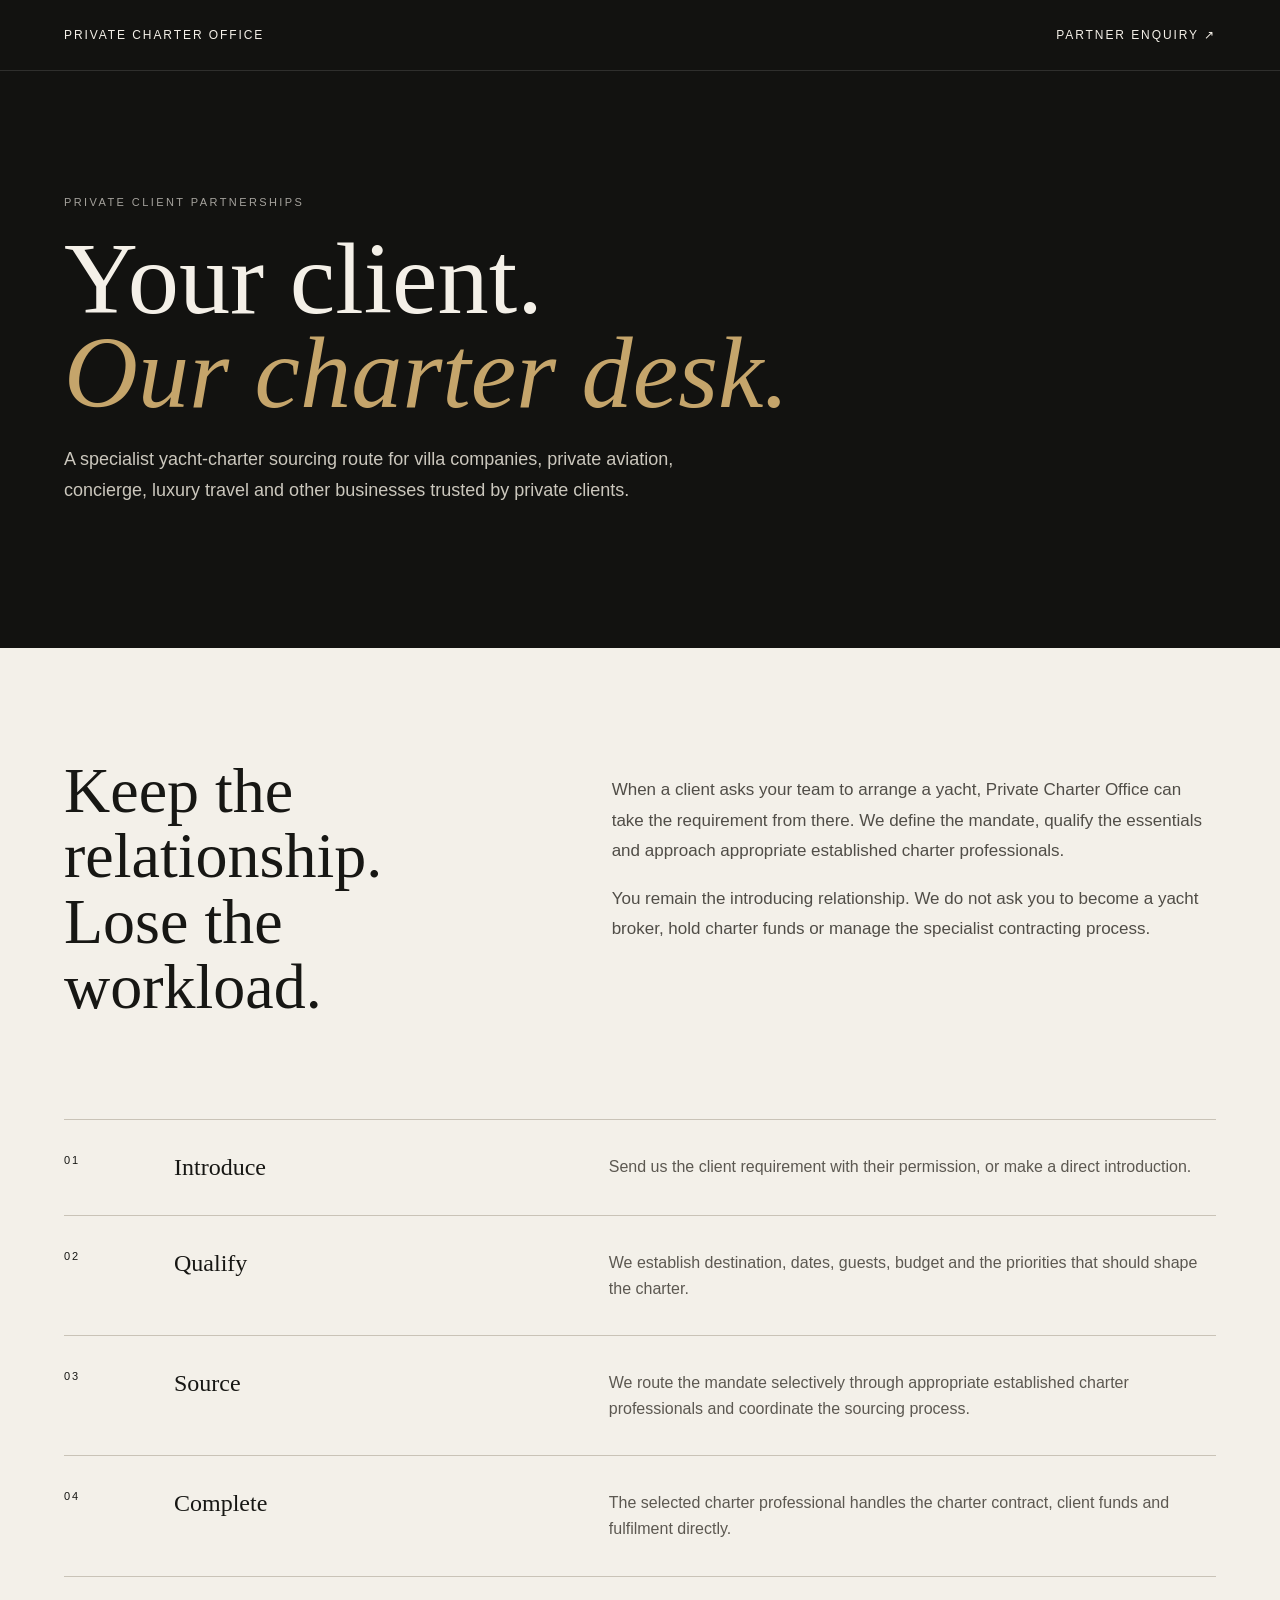
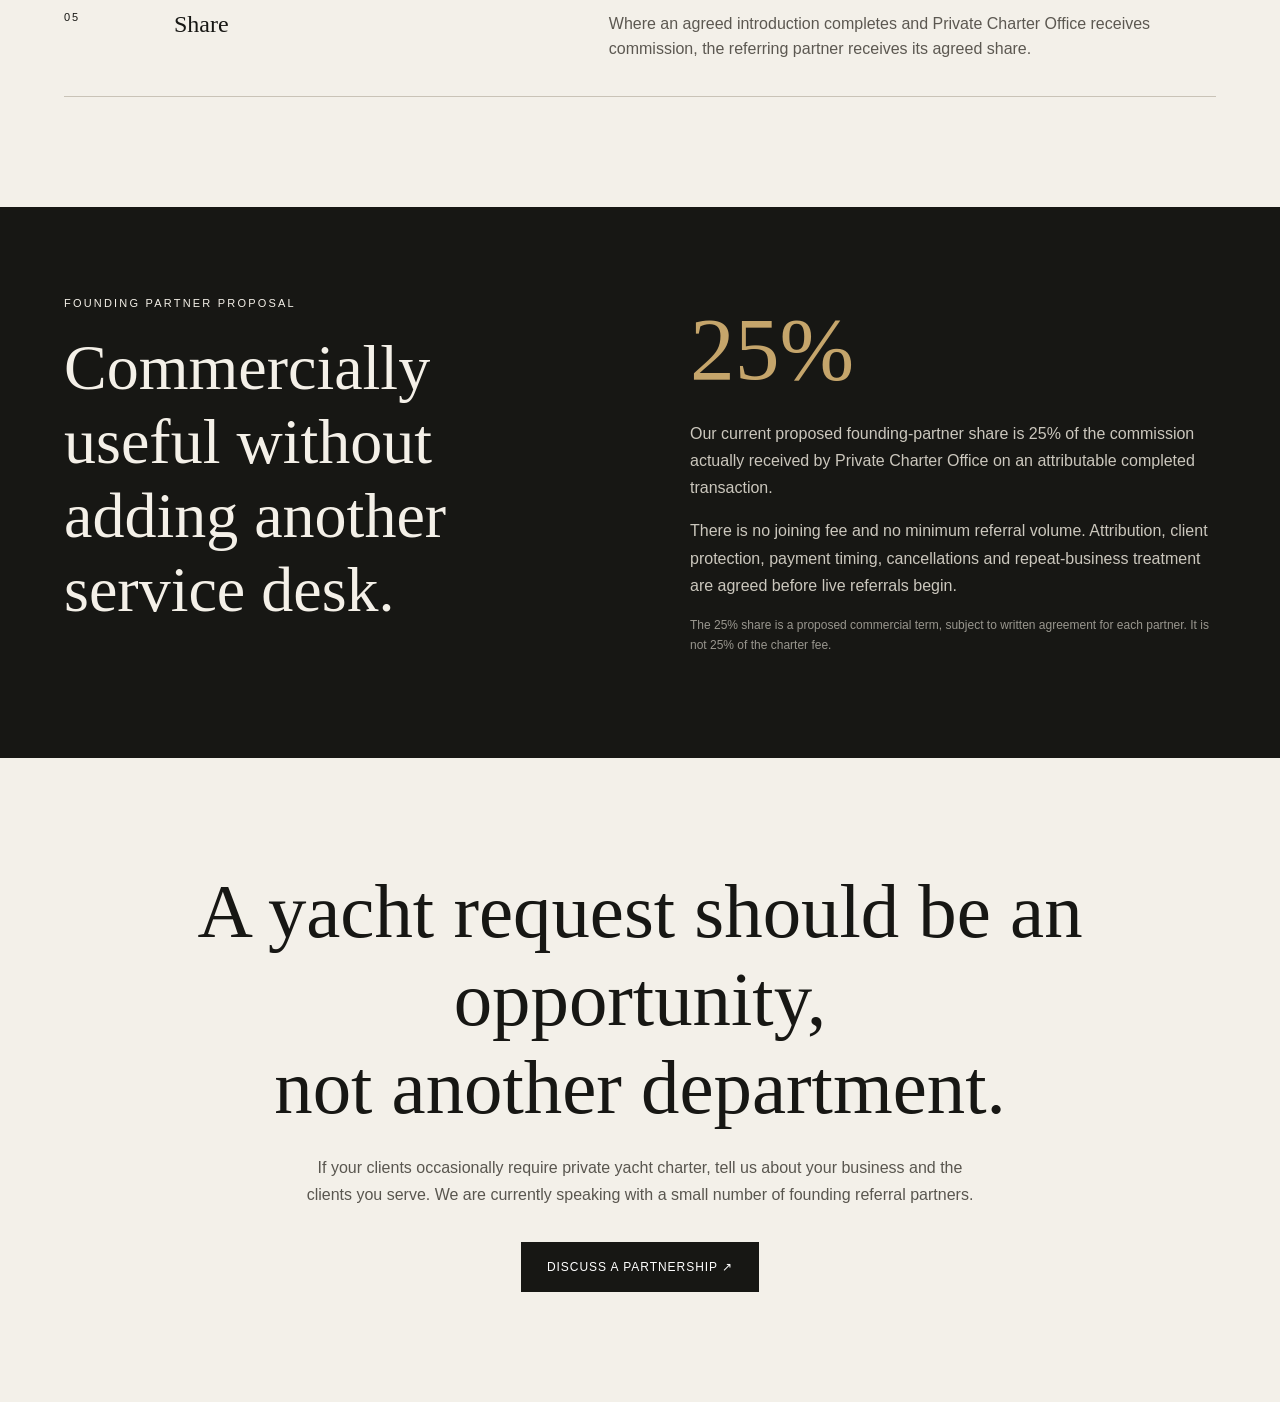
==== partners.html @ c60f0e79 "Add private client referral partner page" ====
<!doctype html><html lang="en"><head><meta charset="utf-8"><meta name="viewport" content="width=device-width,initial-scale=1"><title>Private Client Partners — Private Charter Office</title><meta name="description" content="A discreet yacht charter referral relationship for villa, concierge, aviation, travel and private-client businesses."><link rel="stylesheet" href="./styles.css"><style>body{background:#f3f0e9;color:#171714}.partnerHero{min-height:72vh;background:#121210;color:#f4f0e8;display:flex;flex-direction:column}.partnerNav{display:flex;justify-content:space-between;align-items:center;padding:28px 5vw;border-bottom:1px solid rgba(255,255,255,.12);font-size:12px;letter-spacing:.16em}.partnerNav a{color:inherit;text-decoration:none}.partnerHeroInner{width:min(1180px,90vw);margin:auto;padding:90px 0}.partnerHero .ey{font-size:11px;letter-spacing:.22em;opacity:.65}.partnerHero h1{font-family:Georgia,serif;font-weight:400;font-size:clamp(52px,8vw,112px);line-height:.92;max-width:1000px;margin:24px 0}.partnerHero h1 em{font-weight:400;color:#c5a56b}.partnerHero p{max-width:660px;font-size:18px;line-height:1.7;color:#cbc7bd}.partnerMain{width:min(1180px,90vw);margin:auto;padding:110px 0}.partnerGrid{display:grid;grid-template-columns:1fr 1.35fr;gap:100px;padding-bottom:100px}.partnerGrid h2{font-family:Georgia,serif;font-weight:400;font-size:clamp(38px,5vw,66px);line-height:1.02;margin:0}.partnerGrid p{font-size:17px;line-height:1.8;color:#504d47}.steps{border-top:1px solid #c9c3b7}.step{display:grid;grid-template-columns:80px 1fr 1.5fr;gap:30px;padding:34px 0;border-bottom:1px solid #c9c3b7}.step span{font-size:11px;letter-spacing:.18em}.step h3{margin:0;font:400 24px Georgia,serif}.step p{margin:0;color:#5c5851;line-height:1.6}.terms{background:#171714;color:#f4f0e8;padding:90px 5vw}.termsIn{width:min(1180px,100%);margin:auto;display:grid;grid-template-columns:1fr 1fr;gap:100px}.terms h2{font:400 clamp(38px,5vw,64px) Georgia,serif;margin:0}.terms strong{display:block;font:400 clamp(52px,7vw,90px) Georgia,serif;color:#c5a56b;margin-bottom:20px}.terms p{color:#cbc7bd;line-height:1.7}.partnerCta{padding:110px 5vw;text-align:center}.partnerCta h2{font:400 clamp(42px,6vw,78px) Georgia,serif;margin:0 0 22px}.partnerCta p{max-width:680px;margin:0 auto 34px;color:#59564f;line-height:1.7}.partnerCta a{display:inline-block;background:#171714;color:white;padding:18px 26px;text-decoration:none;letter-spacing:.08em;font-size:12px}.small{font-size:12px!important;opacity:.72}@media(max-width:760px){.partnerGrid,.termsIn{grid-template-columns:1fr;gap:45px}.step{grid-template-columns:45px 1fr}.step p{grid-column:2}.partnerHeroInner{padding:70px 0}}</style></head><body><section class="partnerHero"><div class="partnerNav"><a href="./index.html">PRIVATE CHARTER OFFICE</a><a href="mailto:privatecharteroffice@gmail.com?subject=Private%20client%20partner%20enquiry">PARTNER ENQUIRY ↗</a></div><div class="partnerHeroInner"><div class="ey">PRIVATE CLIENT PARTNERSHIPS</div><h1>Your client.<br><em>Our charter desk.</em></h1><p>A specialist yacht-charter sourcing route for villa companies, private aviation, concierge, luxury travel and other businesses trusted by private clients.</p></div></section><main class="partnerMain"><section class="partnerGrid"><h2>Keep the relationship.<br>Lose the workload.</h2><div><p>When a client asks your team to arrange a yacht, Private Charter Office can take the requirement from there. We define the mandate, qualify the essentials and approach appropriate established charter professionals.</p><p>You remain the introducing relationship. We do not ask you to become a yacht broker, hold charter funds or manage the specialist contracting process.</p></div></section><section class="steps"><div class="step"><span>01</span><h3>Introduce</h3><p>Send us the client requirement with their permission, or make a direct introduction.</p></div><div class="step"><span>02</span><h3>Qualify</h3><p>We establish destination, dates, guests, budget and the priorities that should shape the charter.</p></div><div class="step"><span>03</span><h3>Source</h3><p>We route the mandate selectively through appropriate established charter professionals and coordinate the sourcing process.</p></div><div class="step"><span>04</span><h3>Complete</h3><p>The selected charter professional handles the charter contract, client funds and fulfilment directly.</p></div><div class="step"><span>05</span><h3>Share</h3><p>Where an agreed introduction completes and Private Charter Office receives commission, the referring partner receives its agreed share.</p></div></section></main><section class="terms"><div class="termsIn"><div><div style="font-size:11px;letter-spacing:.2em;margin-bottom:22px">FOUNDING PARTNER PROPOSAL</div><h2>Commercially useful without adding another service desk.</h2></div><div><strong>25%</strong><p>Our current proposed founding-partner share is 25% of the commission actually received by Private Charter Office on an attributable completed transaction.</p><p>There is no joining fee and no minimum referral volume. Attribution, client protection, payment timing, cancellations and repeat-business treatment are agreed before live referrals begin.</p><p class="small">The 25% share is a proposed commercial term, subject to written agreement for each partner. It is not 25% of the charter fee.</p></div></div></section><section class="partnerCta"><h2>A yacht request should be an opportunity,<br>not another department.</h2><p>If your clients occasionally require private yacht charter, tell us about your business and the clients you serve. We are currently speaking with a small number of founding referral partners.</p><a href="mailto:privatecharteroffice@gmail.com?subject=Private%20client%20partner%20enquiry">DISCUSS A PARTNERSHIP ↗</a></section></body></html>
---- styles.css ----
:root {
  --ink: #0b100f;
  --paper: #f7f4ed;
  --line: #d8d1c3;
  --gold: #c6a670;
  --gold2: #e0c28c;
  --scroll: 0px;
}
* {
  box-sizing: border-box;
}
html {
  scroll-behavior: smooth;
}
body {
  margin: 0;
  background: var(--paper);
  color: var(--ink);
  font-family: Arial, Helvetica, sans-serif;
  overflow-x: hidden;
}
.shell {
  width: min(1280px, calc(100% - 72px));
  margin: auto;
}
a {
  color: inherit;
}
.hero {
  height: 100svh;
  min-height: 760px;
  position: relative;
  color: #fff;
  overflow: hidden;
  background: #08100f;
}
.heroMedia {
  position: absolute;
  inset: -5%;
  background: url("./assets/hero-yacht.jpg") center/cover no-repeat;
  transform: scale(1.09) translateY(calc(var(--scroll) * 0.035));
  animation: heroZoom 18s ease-out forwards;
  will-change: transform;
}
.shade {
  position: absolute;
  inset: 0;
  background:
    linear-gradient(
      90deg,
      rgba(4, 9, 10, 0.82),
      rgba(4, 9, 10, 0.22) 58%,
      rgba(4, 9, 10, 0.42)
    ),
    linear-gradient(
      0deg,
      rgba(4, 8, 9, 0.72),
      transparent 44%,
      rgba(4, 8, 9, 0.2)
    );
}
.grain {
  position: absolute;
  inset: 0;
  opacity: 0.08;
  pointer-events: none;
  background-image: url("data:image/svg+xml,%3Csvg viewBox='0 0 180 180' xmlns='http://www.w3.org/2000/svg'%3E%3Cfilter id='n'%3E%3CfeTurbulence type='fractalNoise' baseFrequency='.85' numOctaves='3' stitchTiles='stitch'/%3E%3C/filter%3E%3Crect width='100%25' height='100%25' filter='url(%23n)' opacity='.55'/%3E%3C/svg%3E");
}
.nav {
  position: relative;
  z-index: 5;
  display: flex;
  justify-content: space-between;
  align-items: center;
  padding-top: 26px;
}
.brand {
  display: flex;
  align-items: center;
  gap: 15px;
  color: #fff;
  text-decoration: none;
}
.brand i {
  font:
    italic 40px/1 Georgia,
    serif;
  color: var(--gold2);
  transform: scaleX(0.7);
}
.wordmark {
  font:
    17px Georgia,
    serif;
  letter-spacing: 0.35em;
}
.wordmark small {
  display: block;
  font:
    7px Arial,
    sans-serif;
  letter-spacing: 0.39em;
  margin-top: 7px;
  opacity: 0.7;
}
.navlinks {
  display: flex;
  gap: 38px;
}
.navlinks a {
  color: #fff;
  text-decoration: none;
  font-size: 10px;
  letter-spacing: 0.18em;
  text-transform: uppercase;
  position: relative;
}
.navlinks a:after {
  content: "";
  position: absolute;
  left: 0;
  bottom: -7px;
  width: 0;
  height: 1px;
  background: var(--gold2);
  transition: 0.5s;
}
.navlinks a:hover:after {
  width: 100%;
}
.menuBtn {
  display: none;
  background: transparent;
  border: 0;
  width: 34px;
}
.menuBtn b {
  display: block;
  height: 1px;
  background: #fff;
  margin: 7px 0;
}
.mobileMenu {
  display: none;
  position: fixed;
  z-index: 10;
  top: 76px;
  left: 18px;
  right: 18px;
  background: #0a100fee;
  border: 1px solid #ffffff25;
  backdrop-filter: blur(18px);
  padding: 24px;
}
.mobileMenu a {
  display: block;
  padding: 16px 5px;
  border-bottom: 1px solid #ffffff1c;
  color: #fff;
  text-decoration: none;
  letter-spacing: 0.16em;
  text-transform: uppercase;
  font-size: 10px;
}
.heroCopy {
  position: relative;
  z-index: 2;
  padding-top: 21vh;
}
.eyebrow,
.kicker {
  font-size: 9px;
  letter-spacing: 0.31em;
  text-transform: uppercase;
}
.eyebrow {
  color: #dfcfb0;
}
.kicker {
  color: #967c51;
}
.hero h1 {
  font:
    400 clamp(72px, 8vw, 126px) / 0.86 Georgia,
    serif;
  letter-spacing: -0.055em;
  margin: 26px 0 34px;
}
.hero h1 em {
  font-weight: 400;
  color: #f3e4c9;
}
.lead {
  max-width: 640px;
  font:
    18px/1.75 Georgia,
    serif;
  color: #eee9df;
}
.heroActions {
  display: flex;
  align-items: center;
  gap: 35px;
  margin-top: 34px;
}
.primary {
  display: inline-flex;
  align-items: center;
  justify-content: space-between;
  gap: 55px;
  padding: 18px 22px;
  border: 1px solid #ffffff80;
  color: #fff;
  text-decoration: none;
  font-size: 10px;
  text-transform: uppercase;
  letter-spacing: 0.19em;
  background: #ffffff08;
  cursor: pointer;
  transition: 0.5s cubic-bezier(0.2, 0.8, 0.2, 1);
}
.primary:hover {
  transform: translateY(-2px);
  background: #fff;
  color: #111;
}
.gold {
  background: linear-gradient(100deg, #b89861, #dfbf86);
  border-color: transparent;
  color: #0a0e0d;
  box-shadow: 0 12px 40px #0004;
}
.textLink {
  color: #fff;
  text-decoration: none;
  font-size: 10px;
  text-transform: uppercase;
  letter-spacing: 0.17em;
  border-bottom: 1px solid #ffffff54;
  padding: 12px 0;
}
.textLink span {
  margin-left: 20px;
}
.heroRail {
  position: absolute;
  z-index: 2;
  right: 28px;
  top: 47%;
  display: flex;
  gap: 24px;
  transform: rotate(90deg) translateY(-50%);
  transform-origin: right top;
  font-size: 8px;
  letter-spacing: 0.32em;
  color: #ddd5c5;
}
.heroRail span + span:before {
  content: "·";
  margin-right: 24px;
}
.scrollCue {
  position: absolute;
  z-index: 2;
  bottom: 27px;
  left: 50%;
  transform: translateX(-50%);
  display: flex;
  align-items: center;
  gap: 12px;
  font-size: 8px;
  letter-spacing: 0.28em;
}
.scrollCue i {
  width: 44px;
  height: 1px;
  background: #fff8;
  position: relative;
  overflow: hidden;
}
.scrollCue i:after {
  content: "";
  position: absolute;
  inset: 0;
  background: #fff;
  animation: scan 2s infinite;
}
.heroIn {
  opacity: 0;
  transform: translateY(22px);
  animation: heroIn 1.1s cubic-bezier(0.16, 0.8, 0.2, 1) forwards;
}
.d1 {
  animation-delay: 0.18s;
}
.d2 {
  animation-delay: 0.32s;
}
.d3 {
  animation-delay: 0.52s;
}
.d4 {
  animation-delay: 0.72s;
}
.statement {
  padding: 145px 0 135px;
}
.statementGrid {
  display: grid;
  grid-template-columns: 1.15fr 0.85fr;
  gap: 160px;
  margin-top: 30px;
}
.statement h2,
.processHead h2,
.destHead h2,
.brief h2,
.closing h2 {
  font:
    400 clamp(50px, 5vw, 78px) / 0.98 Georgia,
    serif;
  letter-spacing: -0.045em;
  margin: 0;
}
.statementGrid > div {
  padding-top: 20px;
}
.statementGrid p {
  font:
    20px/1.7 Georgia,
    serif;
  color: #4a514d;
  margin: 0 0 22px;
}
.lineLink {
  display: inline-flex;
  gap: 50px;
  margin-top: 16px;
  text-decoration: none;
  text-transform: uppercase;
  font-size: 9px;
  letter-spacing: 0.18em;
  border-bottom: 1px solid #9f927e;
  padding-bottom: 9px;
}
.editorial {
  display: grid;
  grid-template-columns: 1.25fr 0.75fr;
  min-height: 780px;
  background: #101715;
  color: #f4eee2;
}
.editorialImage {
  overflow: hidden;
}
.editorialImageInner {
  height: 100%;
  min-height: 780px;
  background: url("./assets/editorial-yacht.jpg") 62% center/cover no-repeat;
  transform: scale(1.08);
  transition: 1.8s ease;
}
.editorial.is-visible .editorialImageInner {
  transform: scale(1);
}
.editorialCopy {
  display: flex;
  flex-direction: column;
  justify-content: center;
  padding: 80px clamp(45px, 7vw, 110px);
}
.light {
  color: #c5a978;
}
.editorialCopy h2 {
  font:
    400 clamp(48px, 4vw, 67px) / 1.02 Georgia,
    serif;
  letter-spacing: -0.04em;
  margin: 25px 0 35px;
}
.editorialCopy > p:not(.kicker) {
  font:
    17px/1.8 Georgia,
    serif;
  color: #c8cbc4;
}
.signature {
  margin-top: 70px;
  font:
    13px Georgia,
    serif;
  letter-spacing: 0.25em;
}
.signature span {
  display: block;
  font:
    7px Arial,
    sans-serif;
  letter-spacing: 0.34em;
  margin-top: 8px;
  color: #9a9f99;
}
.processWrap {
  padding: 135px 0 130px;
}
.processHead {
  display: grid;
  grid-template-columns: 0.75fr 1.25fr;
  gap: 100px;
  margin-bottom: 75px;
}
.process {
  border-top: 1px solid var(--line);
  display: grid;
  grid-template-columns: repeat(4, 1fr);
}
.process article {
  position: relative;
  padding: 30px 30px 40px 0;
  border-right: 1px solid var(--line);
  min-height: 300px;
  transition: 0.5s;
}
.process article + article {
  padding-left: 30px;
}
.process article:hover {
  background: #f0ece3;
}
.process article > span {
  font-size: 9px;
  letter-spacing: 0.18em;
  color: #998761;
}
.process h3 {
  font:
    400 26px/1.1 Georgia,
    serif;
  margin: 85px 0 15px;
}
.process p {
  font-size: 13px;
  line-height: 1.7;
  color: #646b67;
  max-width: 240px;
}
.process i {
  position: absolute;
  right: 22px;
  bottom: 24px;
  font-style: normal;
  color: #998761;
  opacity: 0;
  transition: 0.4s;
}
.process article:hover i {
  opacity: 1;
  transform: translate(3px, -3px);
}
.ticker {
  overflow: hidden;
  background: #0b100f;
  color: #c2a370;
  border-top: 1px solid #ffffff10;
  border-bottom: 1px solid #ffffff10;
  white-space: nowrap;
  padding: 21px 0;
  font:
    9px Arial,
    sans-serif;
  letter-spacing: 0.33em;
}
.ticker div {
  display: inline-block;
  animation: ticker 30s linear infinite;
}
.destinations {
  padding: 140px 0;
}
.destHead {
  display: grid;
  grid-template-columns: 1fr 0.7fr;
  gap: 120px;
  align-items: end;
  margin-bottom: 60px;
}
.destHead > p {
  font:
    18px/1.7 Georgia,
    serif;
  color: #565d59;
}
.destinationGrid {
  display: grid;
  grid-template-columns: 1.15fr 0.85fr 0.85fr;
  gap: 18px;
  height: 650px;
}
.destinationCard {
  position: relative;
  overflow: hidden;
  color: #fff;
  text-decoration: none;
  padding: 25px;
  display: flex;
  flex-direction: column;
  justify-content: space-between;
  background-size: auto 125%;
  transition: 0.8s cubic-bezier(0.2, 0.8, 0.2, 1);
}
.destinationCard.one {
  background-image: url("./assets/french-riviera.jpg");
  background-position: 62% center;
}
.destinationCard.two {
  background-image: url("./assets/balearics.jpg");
  background-position: 52% center;
}
.destinationCard.three {
  background-image: url("./assets/greek-islands.jpg");
  background-position: 48% center;
}
.destinationCard:hover {
  background-size: auto 135%;
  transform: translateY(-6px);
}
.destShade {
  position: absolute;
  inset: 0;
  background: linear-gradient(0deg, #06100dcc, transparent 70%);
}
.destinationCard > *:not(.destShade) {
  position: relative;
  z-index: 1;
}
.destinationCard > span {
  font-size: 9px;
  letter-spacing: 0.18em;
}
.destinationCard h3 {
  font:
    400 39px/1 Georgia,
    serif;
  margin: 0 0 9px;
}
.destinationCard p {
  font:
    13px Georgia,
    serif;
  margin: 0;
  color: #e3ddd1;
}
.destinationCard b {
  font:
    9px Arial,
    sans-serif;
  text-transform: uppercase;
  letter-spacing: 0.18em;
  font-weight: 400;
  align-self: flex-end;
  opacity: 0.8;
}
.manifesto {
  background: #101715;
  color: #f5f0e6;
  padding: 150px 0;
}
.manifestoInner {
  max-width: 1050px;
  text-align: center;
}
.manifesto blockquote {
  margin: 35px auto 32px;
  font:
    400 clamp(44px, 5vw, 76px) / 1.15 Georgia,
    serif;
  letter-spacing: -0.035em;
}
.manifestoNote {
  font:
    14px Georgia,
    serif;
  color: #9da39d;
}
.brief {
  display: grid;
  grid-template-columns: 0.8fr 1.2fr;
  gap: 120px;
  padding: 150px 0;
}
.briefIntro > p:nth-of-type(2) {
  font:
    19px/1.7 Georgia,
    serif;
  color: #505753;
}
.serviceNotes {
  margin-top: 55px;
  border-top: 1px solid var(--line);
}
.serviceNotes span {
  display: block;
  border-bottom: 1px solid var(--line);
  padding: 14px 0;
  font-size: 9px;
  letter-spacing: 0.12em;
  text-transform: uppercase;
  color: #747873;
}
.brief form,
.success {
  border-top: 1px solid var(--line);
}
.formHead {
  display: flex;
  justify-content: space-between;
  padding-top: 13px;
  font-size: 8px;
  letter-spacing: 0.18em;
  color: #888;
}
.grid2 {
  display: grid;
  grid-template-columns: 1fr 1fr;
  gap: 32px;
}
label {
  display: block;
  font-size: 9px;
  text-transform: uppercase;
  letter-spacing: 0.18em;
  margin-top: 30px;
  color: #4f5652;
}
input,
select,
textarea {
  width: 100%;
  border: none;
  border-bottom: 1px solid #b9b3a7;
  background: transparent;
  border-radius: 0;
  padding: 14px 0 13px;
  font:
    17px Georgia,
    serif;
  color: var(--ink);
  outline: none;
}
textarea {
  border: 1px solid #c6c0b4;
  padding: 16px;
  margin-top: 13px;
  resize: vertical;
}
.check {
  display: flex;
  gap: 11px;
  text-transform: none;
  letter-spacing: 0;
  font-size: 11px;
  line-height: 1.55;
}
.check input {
  width: auto;
}
.dark {
  background: #101614;
  border-color: #101614;
}
.micro {
  font-size: 9px;
  color: #747a76;
  line-height: 1.5;
}
.success {
  display: none;
  padding-top: 55px;
}
.success h3 {
  font:
    55px Georgia,
    serif;
  margin: 14px 0;
}
.success p:last-child {
  font:
    19px/1.65 Georgia,
    serif;
  color: #505753;
}
.closing {
  height: 75vh;
  min-height: 620px;
  position: relative;
  overflow: hidden;
  color: #fff;
}
.closingMedia {
  position: absolute;
  inset: -7%;
  background: url("./assets/closing-yacht.jpg") 52% center/cover no-repeat;
  filter: saturate(0.85);
  transform: scale(1.08);
}
.closingShade {
  position: absolute;
  inset: 0;
  background: #06100f78;
}
.closingCopy {
  position: relative;
  z-index: 1;
  height: 100%;
  display: flex;
  flex-direction: column;
  align-items: center;
  justify-content: center;
  text-align: center;
}
.closing h2 {
  font-size: clamp(70px, 8vw, 120px);
  color: #fff;
  margin: 20px 0 10px;
}
.closing .primary {
  margin-top: 30px;
}
footer {
  background: #090e0d;
  color: #d8d5cc;
  padding: 80px 0 28px;
}
.foot {
  display: grid;
  grid-template-columns: 1fr 1.2fr;
  gap: 110px;
}
.footTag {
  margin-top: 40px;
  color: #929993;
  font:
    13px Georgia,
    serif;
}
.footCols {
  display: grid;
  grid-template-columns: 0.55fr 1fr;
  gap: 70px;
}
.footCols > div {
  display: flex;
  flex-direction: column;
  gap: 13px;
}
.footCols span {
  font-size: 8px;
  letter-spacing: 0.2em;
  color: #b99d70;
  margin-bottom: 10px;
}
.footCols a {
  font:
    15px Georgia,
    serif;
  text-decoration: none;
  color: #d7d2c8;
}
.footCols p {
  font:
    11px/1.7 Arial,
    sans-serif;
  color: #909690;
  margin: 0;
}
.inverse {
  color: #f0ebe0;
}
.legal {
  display: flex;
  justify-content: space-between;
  border-top: 1px solid #ffffff16;
  margin-top: 65px;
  padding-top: 22px;
  font-size: 7px;
  letter-spacing: 0.2em;
  color: #777e78;
}
[data-reveal] {
  opacity: 0;
  transform: translateY(28px);
  transition: 1s cubic-bezier(0.16, 0.8, 0.2, 1);
}
[data-reveal].is-visible {
  opacity: 1;
  transform: none;
}
.process article:nth-child(2) {
  transition-delay: 0.08s;
}
.process article:nth-child(3) {
  transition-delay: 0.16s;
}
.process article:nth-child(4) {
  transition-delay: 0.24s;
}
.destinationCard:nth-child(2) {
  transition-delay: 0.1s;
}
.destinationCard:nth-child(3) {
  transition-delay: 0.2s;
}
@keyframes heroZoom {
  to {
    transform: scale(1.02) translateY(calc(var(--scroll) * 0.035));
  }
}
@keyframes heroIn {
  to {
    opacity: 1;
    transform: none;
  }
}
@keyframes scan {
  0% {
    transform: translateX(-100%);
  }
  100% {
    transform: translateX(100%);
  }
}
@keyframes ticker {
  to {
    transform: translateX(-50%);
  }
}
@media (max-width: 900px) {
  .shell {
    width: min(100% - 36px, 1280px);
  }
  .navlinks {
    display: none;
  }
  .menuBtn {
    display: block;
  }
  .heroCopy {
    padding-top: 25vh;
  }
  .hero h1 {
    font-size: clamp(58px, 15vw, 82px);
  }
  .lead {
    font-size: 16px;
  }
  .heroRail {
    display: none;
  }
  .statementGrid,
  .processHead,
  .destHead,
  .brief,
  .foot {
    grid-template-columns: 1fr;
    gap: 42px;
  }
  .statement {
    padding: 100px 0;
  }
  .editorial {
    grid-template-columns: 1fr;
  }
  .editorialImageInner {
    min-height: 540px;
  }
  .editorialCopy {
    padding: 75px 28px;
  }
  .process {
    grid-template-columns: 1fr 1fr;
  }
  .process article:nth-child(2) {
    border-right: none;
  }
  .process article:nth-child(n + 3) {
    border-top: 1px solid var(--line);
  }
  .destinationGrid {
    grid-template-columns: 1fr;
    height: auto;
  }
  .destinationCard {
    height: 480px;
    background-size: cover;
  }
  .destinationCard:hover {
    background-size: cover;
  }
  .footCols {
    grid-template-columns: 1fr 1fr;
  }
}
@media (max-width: 560px) {
  .shell {
    width: min(100% - 28px, 1280px);
  }
  .hero {
    min-height: 720px;
  }
  .brand i {
    font-size: 31px;
  }
  .wordmark {
    font-size: 14px;
  }
  .heroCopy {
    padding-top: 28vh;
  }
  .hero h1 {
    font-size: 56px;
  }
  .heroActions {
    align-items: flex-start;
    flex-direction: column;
    gap: 15px;
  }
  .primary {
    width: 100%;
    max-width: 310px;
  }
  .scrollCue {
    left: 28px;
    transform: none;
  }
  .statement h2,
  .processHead h2,
  .destHead h2,
  .brief h2 {
    font-size: 48px;
  }
  .statementGrid {
    gap: 30px;
  }
  .statementGrid p {
    font-size: 18px;
  }
  .process {
    grid-template-columns: 1fr;
  }
  .process article {
    border-right: none;
    border-top: 1px solid var(--line);
    min-height: 235px;
  }
  .process h3 {
    margin-top: 52px;
  }
  .destinationCard {
    height: 420px;
  }
  .manifesto {
    padding: 105px 0;
  }
  .manifesto blockquote {
    font-size: 42px;
  }
  .grid2 {
    grid-template-columns: 1fr;
  }
  .closing {
    min-height: 520px;
    height: 68vh;
  }
  .closing h2 {
    font-size: 65px;
  }
  .footCols {
    grid-template-columns: 1fr;
  }
  .legal {
    gap: 20px;
  }
  .editorialImageInner {
    min-height: 440px;
  }
}
@media (prefers-reduced-motion: reduce) {
  * {
    scroll-behavior: auto !important;
    animation-duration: 0.001ms !important;
    animation-iteration-count: 1 !important;
    transition-duration: 0.001ms !important;
  }
  .heroMedia {
    transform: none !important;
  }
}
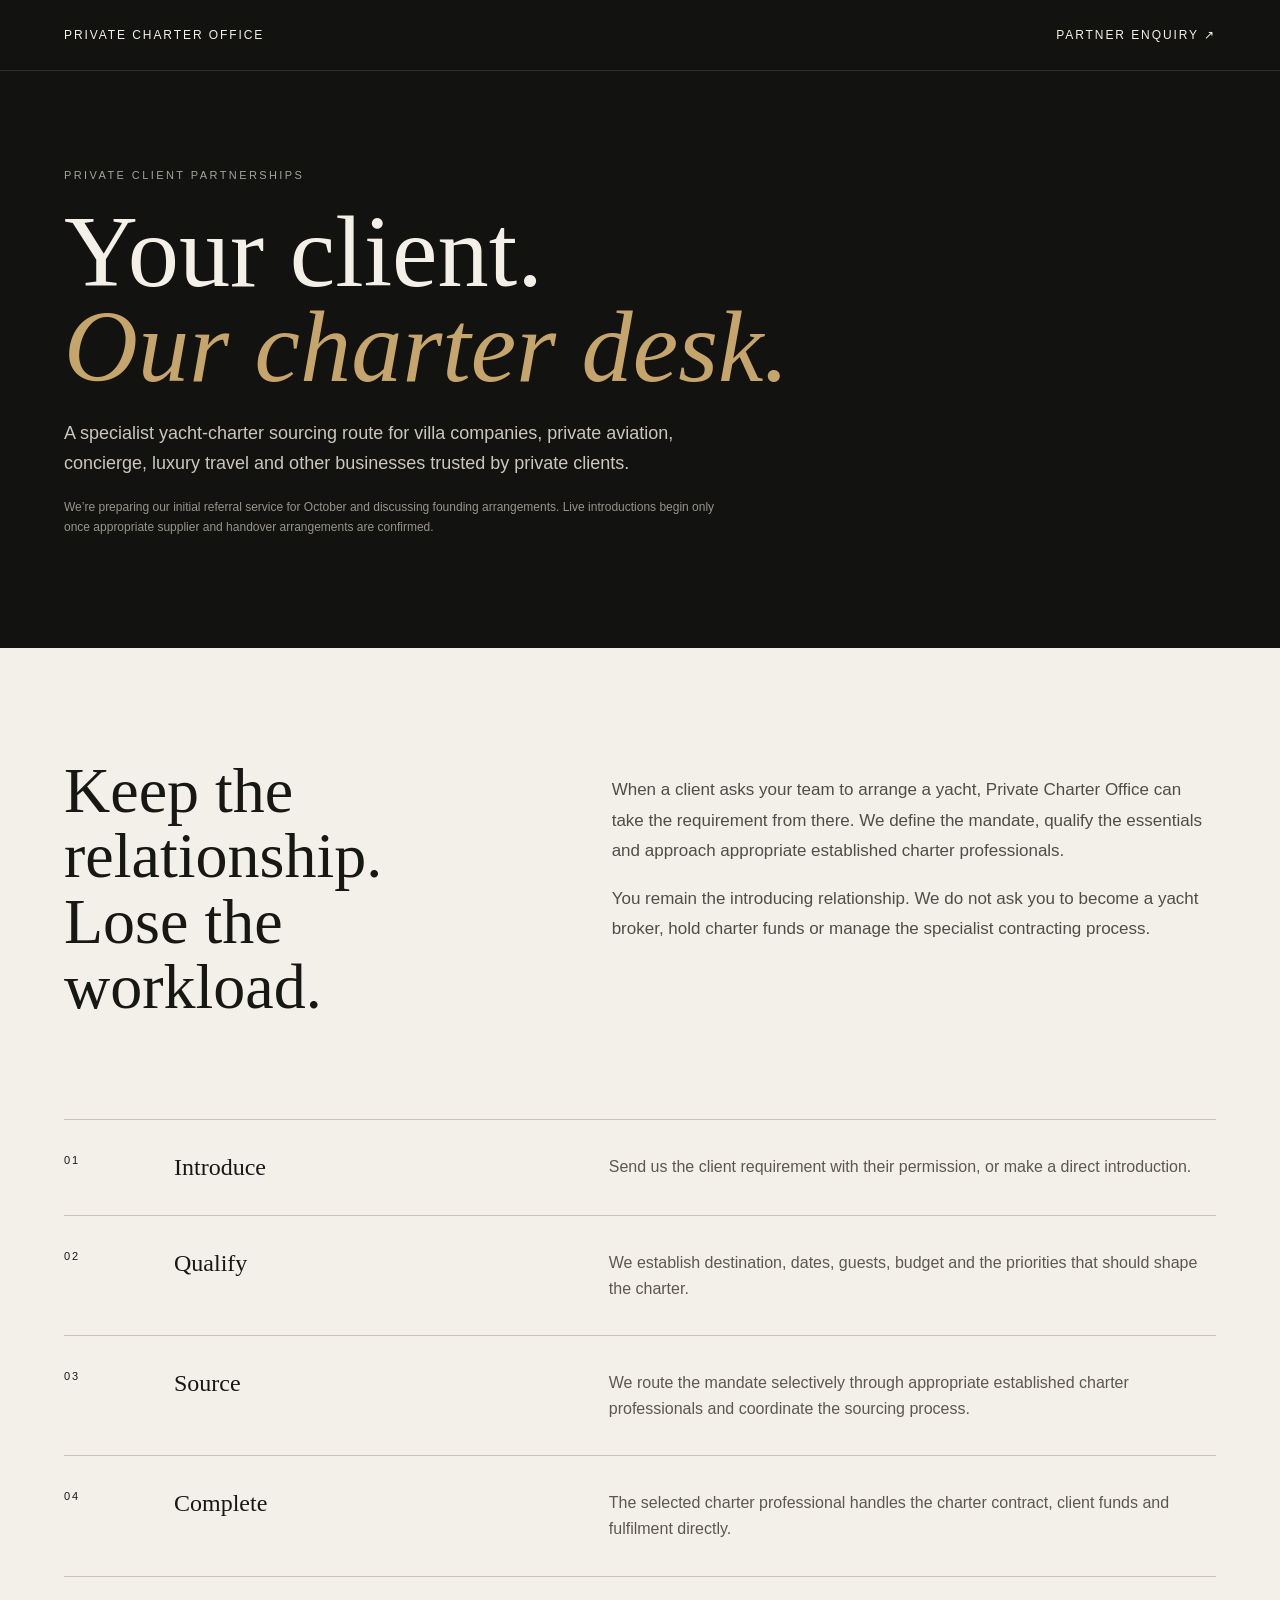
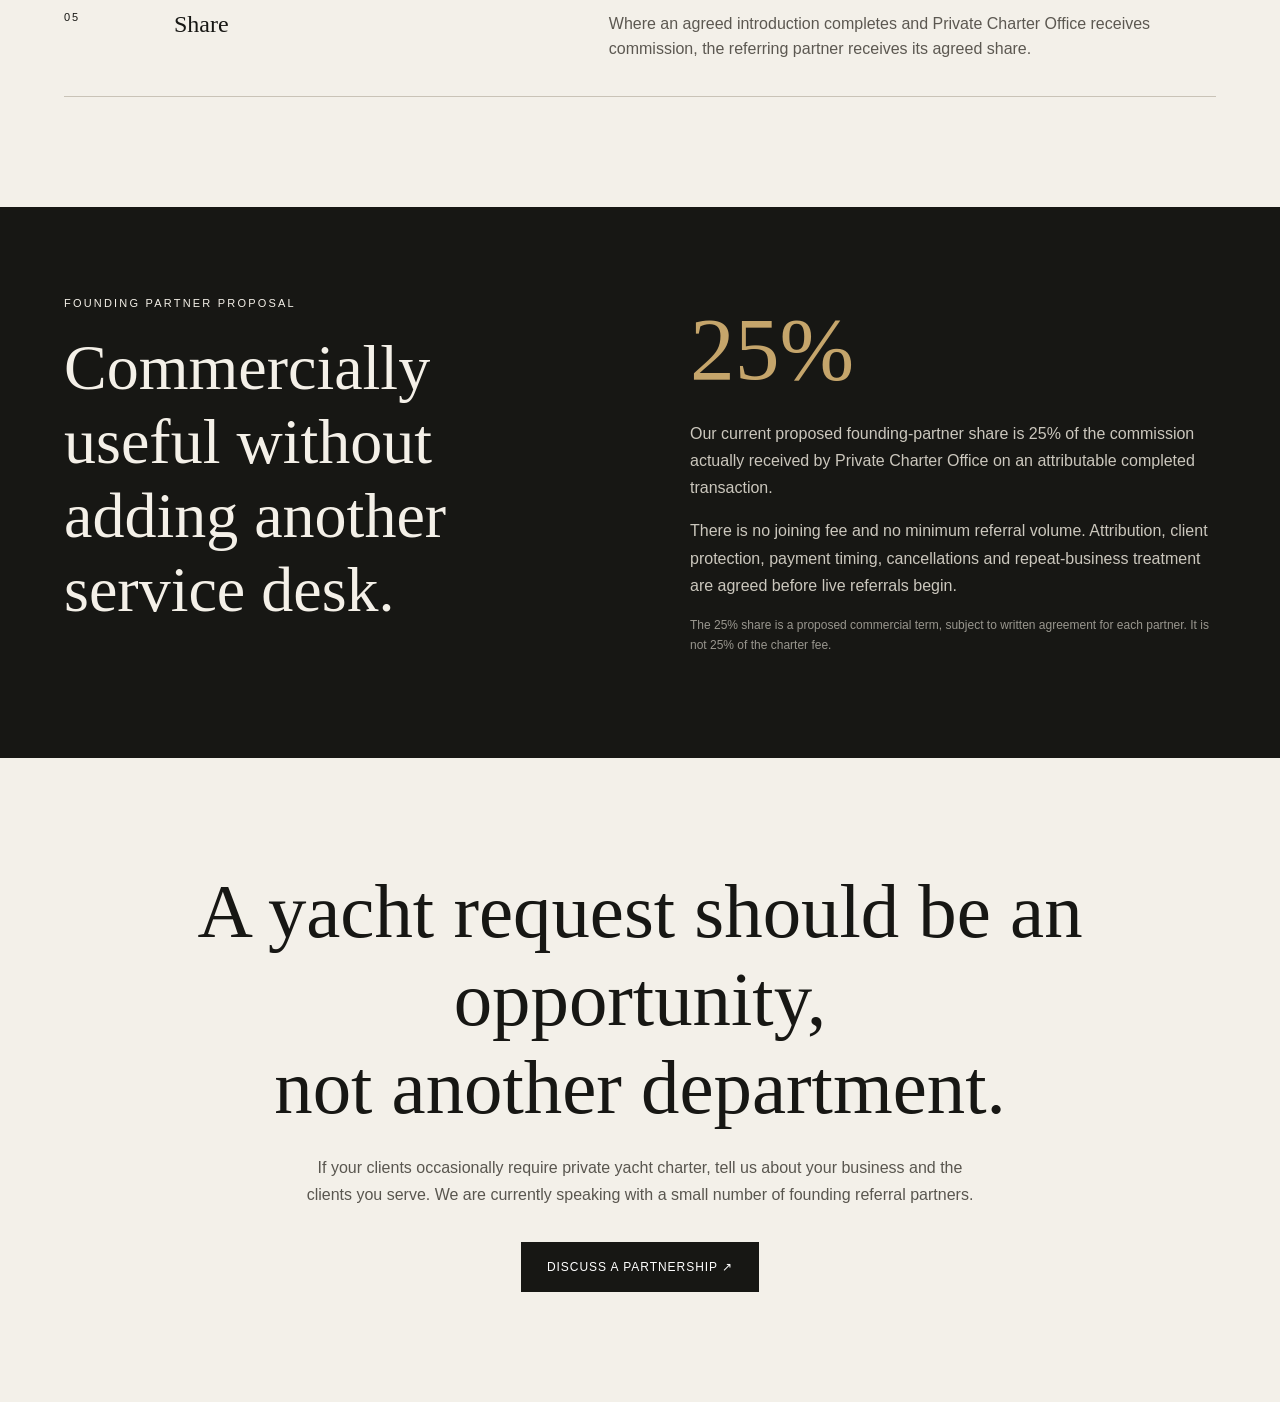
==== commit 79f12405: "Set clear preparation expectations for founding referral partners" ====
--- a/partners.html
+++ b/partners.html
@@ -1 +1 @@
-<!doctype html><html lang="en"><head><meta charset="utf-8"><meta name="viewport" content="width=device-width,initial-scale=1"><title>Private Client Partners — Private Charter Office</title><meta name="description" content="A discreet yacht charter referral relationship for villa, concierge, aviation, travel and private-client businesses."><link rel="stylesheet" href="./styles.css"><style>body{background:#f3f0e9;color:#171714}.partnerHero{min-height:72vh;background:#121210;color:#f4f0e8;display:flex;flex-direction:column}.partnerNav{display:flex;justify-content:space-between;align-items:center;padding:28px 5vw;border-bottom:1px solid rgba(255,255,255,.12);font-size:12px;letter-spacing:.16em}.partnerNav a{color:inherit;text-decoration:none}.partnerHeroInner{width:min(1180px,90vw);margin:auto;padding:90px 0}.partnerHero .ey{font-size:11px;letter-spacing:.22em;opacity:.65}.partnerHero h1{font-family:Georgia,serif;font-weight:400;font-size:clamp(52px,8vw,112px);line-height:.92;max-width:1000px;margin:24px 0}.partnerHero h1 em{font-weight:400;color:#c5a56b}.partnerHero p{max-width:660px;font-size:18px;line-height:1.7;color:#cbc7bd}.partnerMain{width:min(1180px,90vw);margin:auto;padding:110px 0}.partnerGrid{display:grid;grid-template-columns:1fr 1.35fr;gap:100px;padding-bottom:100px}.partnerGrid h2{font-family:Georgia,serif;font-weight:400;font-size:clamp(38px,5vw,66px);line-height:1.02;margin:0}.partnerGrid p{font-size:17px;line-height:1.8;color:#504d47}.steps{border-top:1px solid #c9c3b7}.step{display:grid;grid-template-columns:80px 1fr 1.5fr;gap:30px;padding:34px 0;border-bottom:1px solid #c9c3b7}.step span{font-size:11px;letter-spacing:.18em}.step h3{margin:0;font:400 24px Georgia,serif}.step p{margin:0;color:#5c5851;line-height:1.6}.terms{background:#171714;color:#f4f0e8;padding:90px 5vw}.termsIn{width:min(1180px,100%);margin:auto;display:grid;grid-template-columns:1fr 1fr;gap:100px}.terms h2{font:400 clamp(38px,5vw,64px) Georgia,serif;margin:0}.terms strong{display:block;font:400 clamp(52px,7vw,90px) Georgia,serif;color:#c5a56b;margin-bottom:20px}.terms p{color:#cbc7bd;line-height:1.7}.partnerCta{padding:110px 5vw;text-align:center}.partnerCta h2{font:400 clamp(42px,6vw,78px) Georgia,serif;margin:0 0 22px}.partnerCta p{max-width:680px;margin:0 auto 34px;color:#59564f;line-height:1.7}.partnerCta a{display:inline-block;background:#171714;color:white;padding:18px 26px;text-decoration:none;letter-spacing:.08em;font-size:12px}.small{font-size:12px!important;opacity:.72}@media(max-width:760px){.partnerGrid,.termsIn{grid-template-columns:1fr;gap:45px}.step{grid-template-columns:45px 1fr}.step p{grid-column:2}.partnerHeroInner{padding:70px 0}}</style></head><body><section class="partnerHero"><div class="partnerNav"><a href="./index.html">PRIVATE CHARTER OFFICE</a><a href="mailto:privatecharteroffice@gmail.com?subject=Private%20client%20partner%20enquiry">PARTNER ENQUIRY ↗</a></div><div class="partnerHeroInner"><div class="ey">PRIVATE CLIENT PARTNERSHIPS</div><h1>Your client.<br><em>Our charter desk.</em></h1><p>A specialist yacht-charter sourcing route for villa companies, private aviation, concierge, luxury travel and other businesses trusted by private clients.</p></div></section><main class="partnerMain"><section class="partnerGrid"><h2>Keep the relationship.<br>Lose the workload.</h2><div><p>When a client asks your team to arrange a yacht, Private Charter Office can take the requirement from there. We define the mandate, qualify the essentials and approach appropriate established charter professionals.</p><p>You remain the introducing relationship. We do not ask you to become a yacht broker, hold charter funds or manage the specialist contracting process.</p></div></section><section class="steps"><div class="step"><span>01</span><h3>Introduce</h3><p>Send us the client requirement with their permission, or make a direct introduction.</p></div><div class="step"><span>02</span><h3>Qualify</h3><p>We establish destination, dates, guests, budget and the priorities that should shape the charter.</p></div><div class="step"><span>03</span><h3>Source</h3><p>We route the mandate selectively through appropriate established charter professionals and coordinate the sourcing process.</p></div><div class="step"><span>04</span><h3>Complete</h3><p>The selected charter professional handles the charter contract, client funds and fulfilment directly.</p></div><div class="step"><span>05</span><h3>Share</h3><p>Where an agreed introduction completes and Private Charter Office receives commission, the referring partner receives its agreed share.</p></div></section></main><section class="terms"><div class="termsIn"><div><div style="font-size:11px;letter-spacing:.2em;margin-bottom:22px">FOUNDING PARTNER PROPOSAL</div><h2>Commercially useful without adding another service desk.</h2></div><div><strong>25%</strong><p>Our current proposed founding-partner share is 25% of the commission actually received by Private Charter Office on an attributable completed transaction.</p><p>There is no joining fee and no minimum referral volume. Attribution, client protection, payment timing, cancellations and repeat-business treatment are agreed before live referrals begin.</p><p class="small">The 25% share is a proposed commercial term, subject to written agreement for each partner. It is not 25% of the charter fee.</p></div></div></section><section class="partnerCta"><h2>A yacht request should be an opportunity,<br>not another department.</h2><p>If your clients occasionally require private yacht charter, tell us about your business and the clients you serve. We are currently speaking with a small number of founding referral partners.</p><a href="mailto:privatecharteroffice@gmail.com?subject=Private%20client%20partner%20enquiry">DISCUSS A PARTNERSHIP ↗</a></section></body></html>+<!doctype html><html lang="en"><head><meta charset="utf-8"><meta name="viewport" content="width=device-width,initial-scale=1"><title>Private Client Partners — Private Charter Office</title><meta name="description" content="A discreet yacht charter referral relationship for villa, concierge, aviation, travel and private-client businesses."><link rel="stylesheet" href="./styles.css"><style>body{background:#f3f0e9;color:#171714}.partnerHero{min-height:72vh;background:#121210;color:#f4f0e8;display:flex;flex-direction:column}.partnerNav{display:flex;justify-content:space-between;align-items:center;padding:28px 5vw;border-bottom:1px solid rgba(255,255,255,.12);font-size:12px;letter-spacing:.16em}.partnerNav a{color:inherit;text-decoration:none}.partnerHeroInner{width:min(1180px,90vw);margin:auto;padding:90px 0}.partnerHero .ey{font-size:11px;letter-spacing:.22em;opacity:.65}.partnerHero h1{font-family:Georgia,serif;font-weight:400;font-size:clamp(52px,8vw,112px);line-height:.92;max-width:1000px;margin:24px 0}.partnerHero h1 em{font-weight:400;color:#c5a56b}.partnerHero p{max-width:660px;font-size:18px;line-height:1.7;color:#cbc7bd}.partnerMain{width:min(1180px,90vw);margin:auto;padding:110px 0}.partnerGrid{display:grid;grid-template-columns:1fr 1.35fr;gap:100px;padding-bottom:100px}.partnerGrid h2{font-family:Georgia,serif;font-weight:400;font-size:clamp(38px,5vw,66px);line-height:1.02;margin:0}.partnerGrid p{font-size:17px;line-height:1.8;color:#504d47}.steps{border-top:1px solid #c9c3b7}.step{display:grid;grid-template-columns:80px 1fr 1.5fr;gap:30px;padding:34px 0;border-bottom:1px solid #c9c3b7}.step span{font-size:11px;letter-spacing:.18em}.step h3{margin:0;font:400 24px Georgia,serif}.step p{margin:0;color:#5c5851;line-height:1.6}.terms{background:#171714;color:#f4f0e8;padding:90px 5vw}.termsIn{width:min(1180px,100%);margin:auto;display:grid;grid-template-columns:1fr 1fr;gap:100px}.terms h2{font:400 clamp(38px,5vw,64px) Georgia,serif;margin:0}.terms strong{display:block;font:400 clamp(52px,7vw,90px) Georgia,serif;color:#c5a56b;margin-bottom:20px}.terms p{color:#cbc7bd;line-height:1.7}.partnerCta{padding:110px 5vw;text-align:center}.partnerCta h2{font:400 clamp(42px,6vw,78px) Georgia,serif;margin:0 0 22px}.partnerCta p{max-width:680px;margin:0 auto 34px;color:#59564f;line-height:1.7}.partnerCta a{display:inline-block;background:#171714;color:white;padding:18px 26px;text-decoration:none;letter-spacing:.08em;font-size:12px}.small{font-size:12px!important;opacity:.72}@media(max-width:760px){.partnerGrid,.termsIn{grid-template-columns:1fr;gap:45px}.step{grid-template-columns:45px 1fr}.step p{grid-column:2}.partnerHeroInner{padding:70px 0}}</style></head><body><section class="partnerHero"><div class="partnerNav"><a href="./index.html">PRIVATE CHARTER OFFICE</a><a href="mailto:privatecharteroffice@gmail.com?subject=Private%20client%20partner%20enquiry">PARTNER ENQUIRY ↗</a></div><div class="partnerHeroInner"><div class="ey">PRIVATE CLIENT PARTNERSHIPS</div><h1>Your client.<br><em>Our charter desk.</em></h1><p>A specialist yacht-charter sourcing route for villa companies, private aviation, concierge, luxury travel and other businesses trusted by private clients.</p><p class="small">We’re preparing our initial referral service for October and discussing founding arrangements. Live introductions begin only once appropriate supplier and handover arrangements are confirmed.</p></div></section><main class="partnerMain"><section class="partnerGrid"><h2>Keep the relationship.<br>Lose the workload.</h2><div><p>When a client asks your team to arrange a yacht, Private Charter Office can take the requirement from there. We define the mandate, qualify the essentials and approach appropriate established charter professionals.</p><p>You remain the introducing relationship. We do not ask you to become a yacht broker, hold charter funds or manage the specialist contracting process.</p></div></section><section class="steps"><div class="step"><span>01</span><h3>Introduce</h3><p>Send us the client requirement with their permission, or make a direct introduction.</p></div><div class="step"><span>02</span><h3>Qualify</h3><p>We establish destination, dates, guests, budget and the priorities that should shape the charter.</p></div><div class="step"><span>03</span><h3>Source</h3><p>We route the mandate selectively through appropriate established charter professionals and coordinate the sourcing process.</p></div><div class="step"><span>04</span><h3>Complete</h3><p>The selected charter professional handles the charter contract, client funds and fulfilment directly.</p></div><div class="step"><span>05</span><h3>Share</h3><p>Where an agreed introduction completes and Private Charter Office receives commission, the referring partner receives its agreed share.</p></div></section></main><section class="terms"><div class="termsIn"><div><div style="font-size:11px;letter-spacing:.2em;margin-bottom:22px">FOUNDING PARTNER PROPOSAL</div><h2>Commercially useful without adding another service desk.</h2></div><div><strong>25%</strong><p>Our current proposed founding-partner share is 25% of the commission actually received by Private Charter Office on an attributable completed transaction.</p><p>There is no joining fee and no minimum referral volume. Attribution, client protection, payment timing, cancellations and repeat-business treatment are agreed before live referrals begin.</p><p class="small">The 25% share is a proposed commercial term, subject to written agreement for each partner. It is not 25% of the charter fee.</p></div></div></section><section class="partnerCta"><h2>A yacht request should be an opportunity,<br>not another department.</h2><p>If your clients occasionally require private yacht charter, tell us about your business and the clients you serve. We are currently speaking with a small number of founding referral partners.</p><a href="mailto:privatecharteroffice@gmail.com?subject=Private%20client%20partner%20enquiry">DISCUSS A PARTNERSHIP ↗</a></section></body></html>
